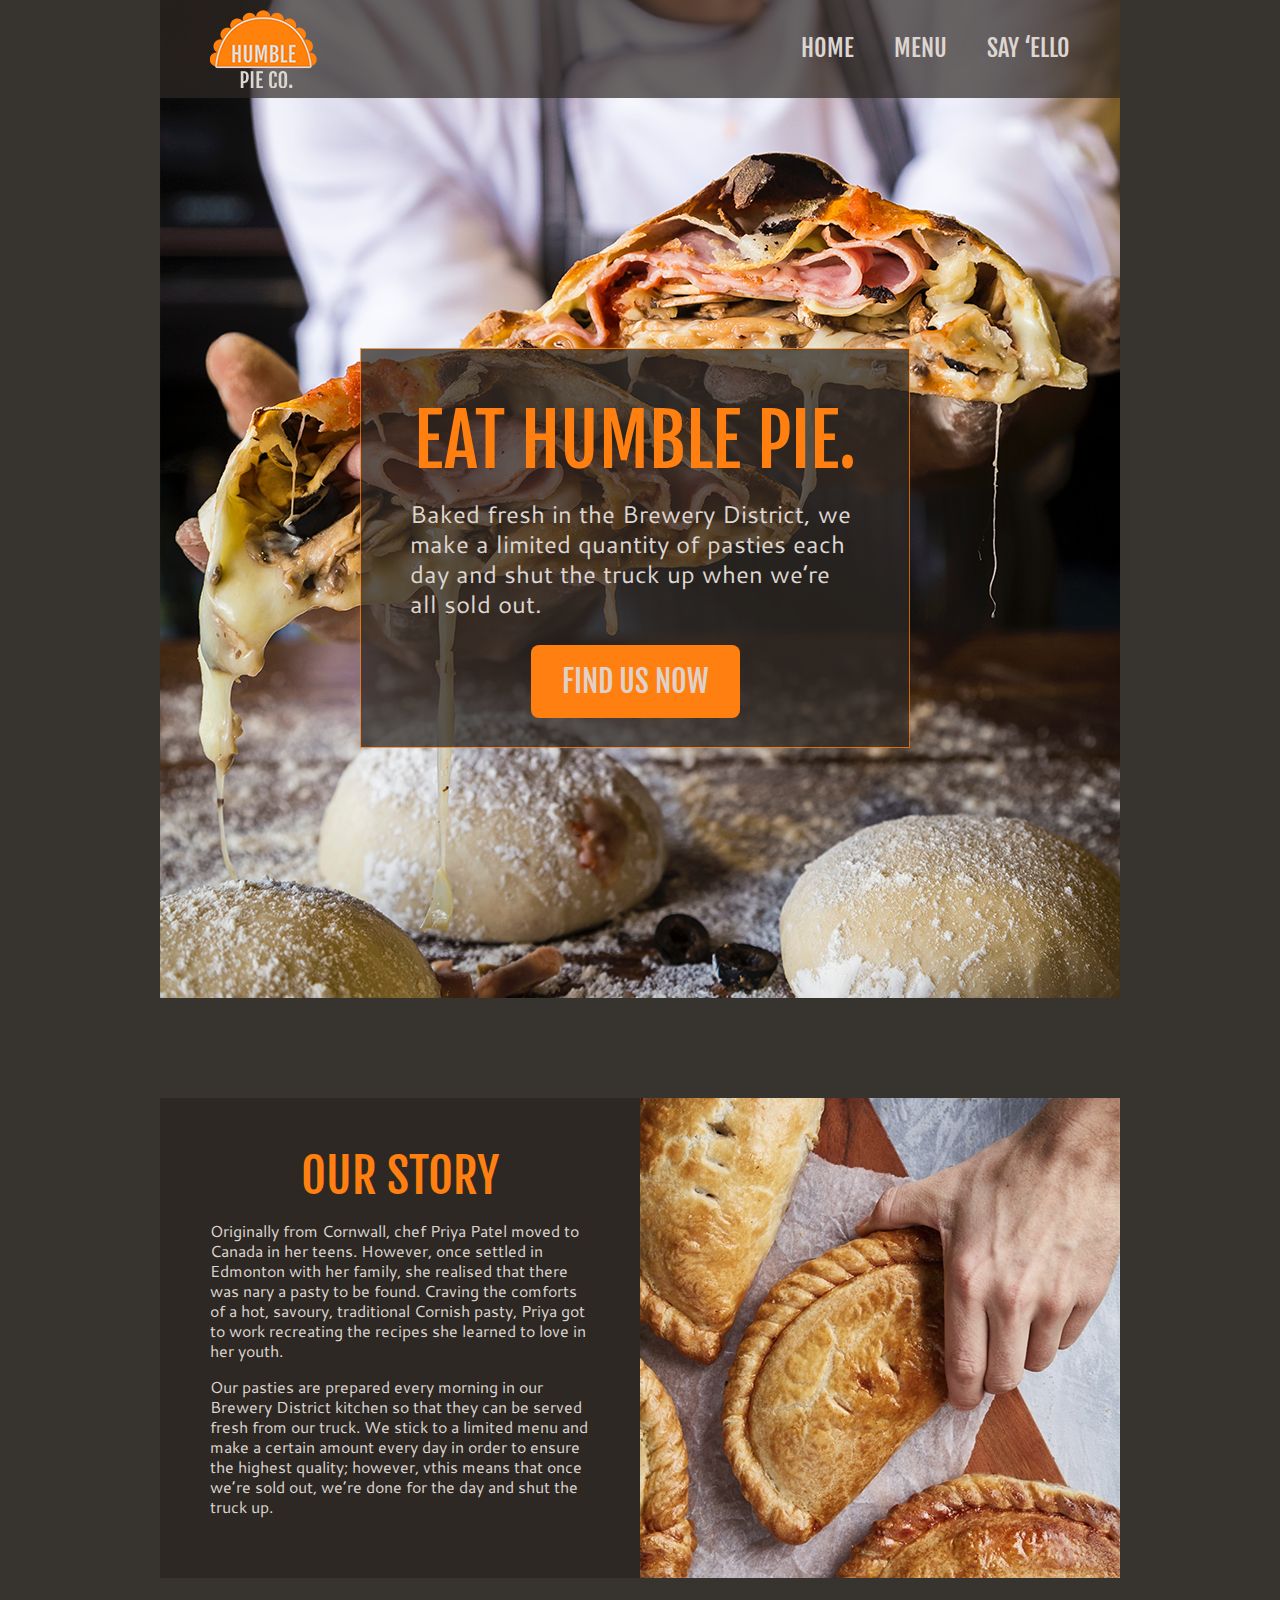
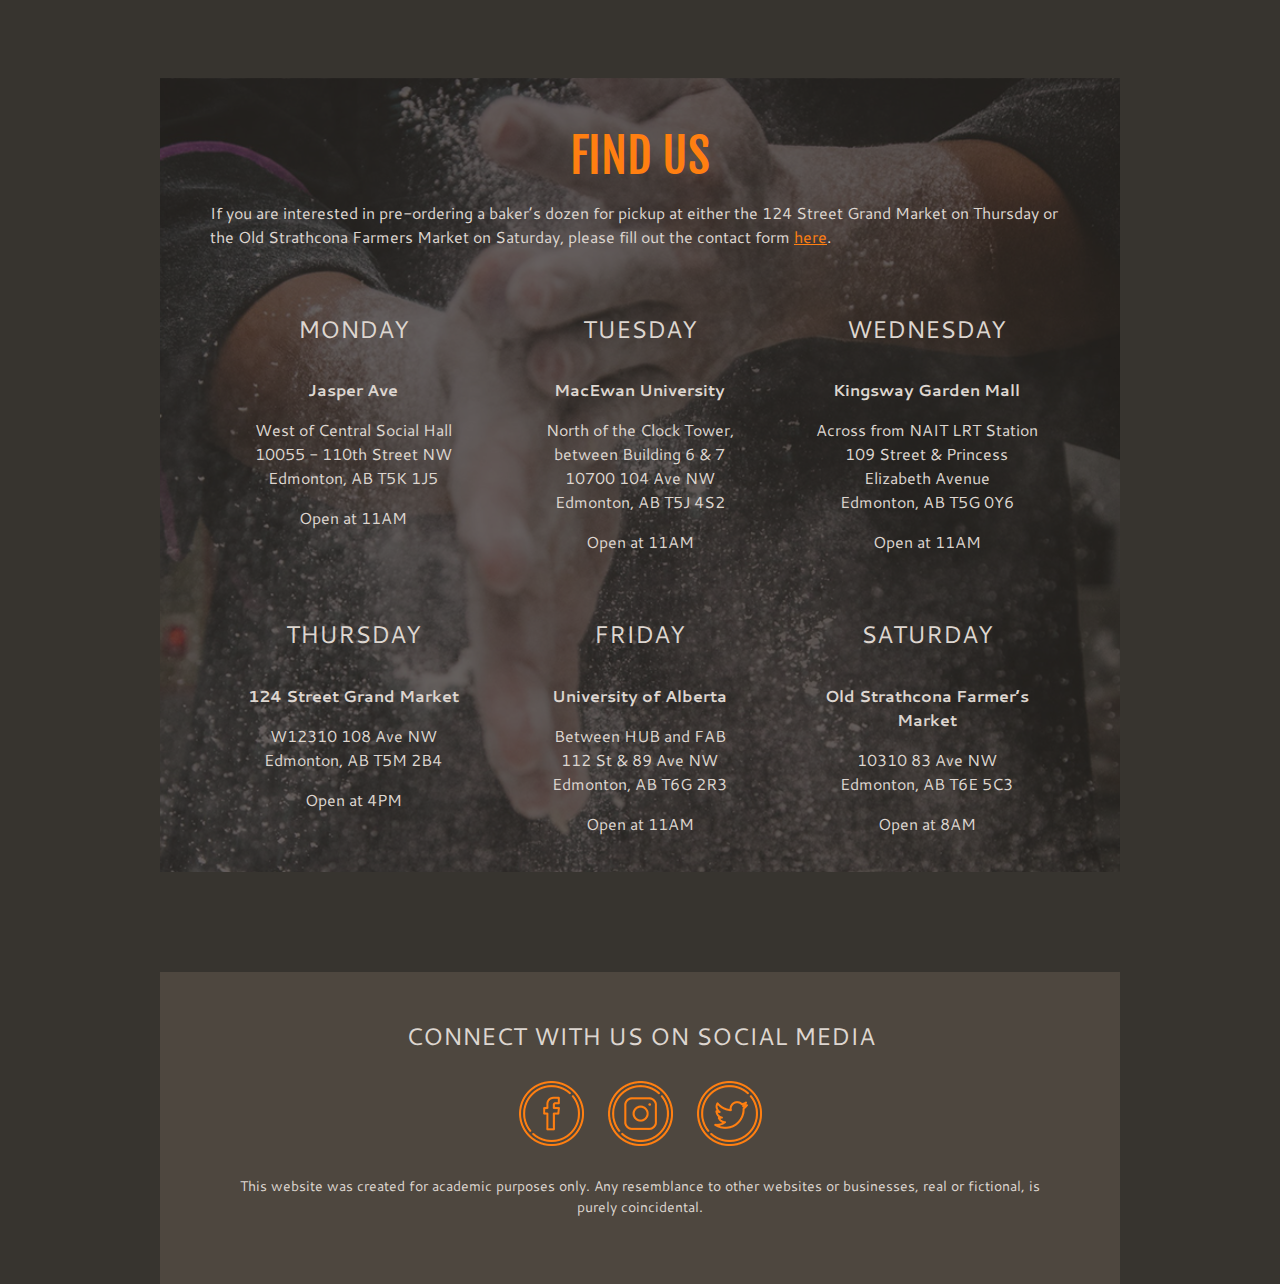
==== index.html @ 8aa435e6 "." ====
<!DOCTYPE html>
<html lang="en">
  <head>
    <meta charset="UTF-8" />
    <title>Humble Pie CO. | Home</title>
    
    <!-- Google Fonts -->
    <link href="https://fonts.googleapis.com/css2?family=Cantarell:wght@400;700&family=Fjalla+One&display=swap" rel="stylesheet">
    <!-- Stylesheets -->
    <link rel="stylesheet" href="css/reset.css" />
    <link rel="stylesheet" href="css/style.css" />
  </head>
  <body>

    <div class="container">

      <header>
        <div class="navigation">
          <div class="logo">
            <a href="index.html">
              <img src="img/Header-Logo.png" alt="Humble Pie Logo">
            </a>
          </div>
          <ul>
            <li><a href="index.html">HOME</a></li>
            <li><a target="_blank" href="pdf/menu.pdf">Menu</a></li>
            <li><a href="contact-us.html">SAY ‘ELLO</a></li>
          </ul>
        </div>
        <div class="call-to-action">
          <h2>EAT HUMBLE PIE.</h2>
          <p>Baked fresh in the Brewery District, we make a limited quantity of pasties each day and shut the truck up when we’re all sold out.</p>
          <a href="#find-us-now" class="primary-button">FIND US NOW</a>
        </div>
      </header>

      <section class="our-story">
        <div class="text">
          <h2>OUR STORY</h2>
          <p>Originally from Cornwall, chef Priya Patel moved to Canada in her teens. However, once settled in Edmonton with her family, she realised that there was nary a pasty to be found. Craving the comforts of a hot, savoury, traditional Cornish pasty, Priya got to work recreating the recipes she learned to love in her youth.</p>
          <p>Our pasties are prepared every morning in our Brewery District kitchen so that they can be served fresh from our truck. We stick to a limited menu and make a certain amount every day in order to ensure the highest quality; however, vthis means that once we’re sold out, we’re done for the day and shut the truck up.</p>
        </div>
        <div class="image">
          <img src="img/our-story.jpg" alt="Pasties">
        </div>
      </section>

      <section class="find-us-now" id="find-us-now">
        <h2>FIND US</h2>
        <p>If you are interested in pre-ordering a baker’s dozen for pickup at either the 124 Street Grand Market on Thursday or the Old Strathcona Farmers Market on Saturday, please fill out the contact form <a class="link" href="contact-us.html">here</a>.</p>
        <div class="locations">
          <div class="individual-location">
            <h4>MONDAY</h4>
            <p><strong>Jasper Ave</strong></p>
            <p>West of Central Social Hall<br/>
              10055 - 110th Street NW<br/>
              Edmonton, AB T5K 1J5</p>
            <p>Open at 11AM</p>
          </div>
          <div class="individual-location">
            <h4>TUESDAY</h4>
            <p><strong>MacEwan University</strong></p>
            <p>North of the Clock Tower,<br/> between Building 6 & 7<br/>
              10700 104 Ave NW<br/>
              Edmonton, AB T5J 4S2
              </p>
            <p>Open at 11AM</p>
          </div>
          <div class="individual-location">
            <h4>WEDNESDAY</h4>
            <p><strong>Kingsway Garden Mall
            </strong></p>
            <p>Across from NAIT LRT Station<br/>
              109 Street & Princess<br/>
              Elizabeth Avenue<br/>
              Edmonton, AB T5G 0Y6
              </p>
            <p>Open at 11AM</p>
          </div>
        </div> 
        <div class="locations">
          <div class="individual-location">
            <h4>THURSDAY</h4>
            <p><strong>124 Street Grand Market</strong></p>
            <p>W12310 108 Ave NW<br/> 
              Edmonton, AB T5M 2B4
              </p>
            <p>Open at 4PM</p>
          </div>
          <div class="individual-location">
            <h4>FRIDAY </h4>
            <p><strong>University of Alberta
            </strong></p>
            <p>Between HUB and FAB<br/>
              112 St & 89 Ave NW<br/>
              Edmonton, AB T6G 2R3
              
              </p>
            <p>Open at 11AM</p>
          </div>
          <div class="individual-location">
            <h4>SATURDAY</h4>
            <p><strong>Old Strathcona Farmer’s Market
            </strong></p>
            <p>10310 83 Ave NW<br/>
              Edmonton, AB T6E 5C3
              </p>
            <p>Open at 8AM</p>
          </div>
        </div> 
      </section>

      <footer>
        <h4>CONNECT WITH US ON SOCIAL MEDIA</h4>
        <div class="social-media-links">
          <a href="https://www.facebook.com" target="_blank"><img src="img/facebook.png" alt="facebook"></a>
          <a href="https://www.instagram.com" target="_blank"><img src="img/instagram.png" alt="instagram"></a>
          <a href="https://www.twitter.com" target="_blank"><img src="img/twitter.png" alt="twitter"></a>
        </div>
        <p>This website was created for academic purposes only. Any resemblance to other websites or businesses, real or fictional, is purely coincidental.
        </p>
      </footer>
    </div>
  </body>
</html>
---- css/style.css ----
body {
  font-family: "Cantarell", sans-serif;
  color: #ddd6d0;;
  font-weight: 400;
  line-height: 1.5;
  font-size: 16px;
  background: #37342f;
}

h1,
h2,
h3,
h4,
h5,
h6 {
  font-family: "Fjalla One", sans-serif;
  font-weight: 400;
  margin: 0 0 15px;
  line-height: 1.2;
}

.container {
  margin: 0 auto;
  width: 100%;
  width: 960px;
}
header {
  background-image: url(../img/Main-Background.png);
  background-size: cover;
  background-position: center bottom;
  padding-bottom: 250px;
}
header.contact {
  background-image: url(../img/Contact-Us-Main-BG.png);
  height: 1605px;
}
header .navigation {
  background-image: url(../img/header-bg.png);
  display: flex;
  justify-content: space-between;
  padding: 10px 30px 10px 50px;
}

header .navigation ul {
  display: inline-flex;
  margin: 0;
  padding: 0;
  list-style: none;
}

header .navigation ul li a {
  display: inline-block;
  color: #ddd6d0;
  font-weight: 400;
  font-size: 24px;
  padding: 20px;
  transition: all 0.3s ease;
  font-family: "Fjalla One", sans-serif;
  text-transform: uppercase;
}

header .navigation ul li a:hover {
  color: #ddd6d0;
  text-decoration: underline;
}
.call-to-action {
  background-image: url(../img/main-bg.png);
  padding: 50px 50px;
  text-align: center;
  margin: 250px 200px 0px 200px;
  height: 400px;
  width: 550px;
}
.contact-us-form {
  background-image: url(../img/main-bg.png);
  padding: 50px 50px;
  text-align: center;
  margin: 100px 200px;
  height: 400px;
  width: 550px;
}
.call-to-action h2,
.contact-us-form h2 {
  font-size: 72px;
  color: #ff7f11;
}

.call-to-action p {
  font-family: 'Cantarell', sans-serif;
  text-align: left;
  font-size: 24px;
  color: #ddd6d0;
  line-height: 1.25;
  margin-bottom: 40px;
}
.contact-us-form p {
  text-align: left;
}
.contact-us-form p.big {
  font-size: 24px;
}

.primary-button {
  font-family: "Fjalla One", sans-serif;
  padding: 18px 31px;
  background-color: #ff7f11;
  font-size: 30px;
  color: #dfd1c8;
  border-radius: 8px;
}

.primary-button:hover {
  color:#faefef;
  text-decoration: underline;
}

.our-story {
  display: flex;
  flex-wrap: wrap;
  background-color: #2d2824;
  margin-top: 100px;
  height: 480px;
}

.our-story .text,
.our-story .image {
  width: 50%;
}

.our-story .text {
  color: #faefef;
  padding: 50px;
  font-size: 16px;
  display: flex;
  flex-direction: column;
  line-height: 1.25;
}

.our-story .text h2 {
  font-family: "Fjalla One", sans-serif;
  color: #ff7f11;
  font-size: 48px;
  text-align: center;
}
.our-story .text p{
  font-family: 'Cantarell', sans-serif;
  font-size: 16px;
  font-weight: 300;
  color: #ddd6d0;
}
.find-us-now {
  background-image: url(../img/Find-Us-BG.png);
  background-size: cover;
  background-position: center;
  font-family: 'Cantarell', sans-serif;
  padding: 50px 50px 20px 50px;
  margin: 100px 0px;
}

.find-us-now h2 {
  font-family: "Fjalla One", sans-serif;
  font-size: 48px;
  color: #ff7f11;
  text-align: center;
}

.find-us-now p a {
  font-family: 'Cantarell', sans-serif;
  color: #ff7f11;
  text-decoration: underline;
}

.locations {
  display: flex;
  flex-wrap: wrap;
}

.locations .individual-location {
  flex: 0 0 auto;
  width: 33.3333%;
  text-align: center;
  margin-top: 50px;
  padding: 0px 20px;
}

.locations .individual-location h4 {
  font-family: 'Cantarell', sans-serif;
  color: #ddd6d0;
  font-size: 24px;
  margin-bottom: 35px;
}
footer {
  background-color: #4e473f;
  padding: 50px 60px;
  text-align: center;
  font-size: 14px;
}

footer h4 {
  font-family: 'Cantarell', sans-serif;
  color: #ddd6d0;
  font-size: 24px;
  margin-bottom: 20px;
}

footer .social-media-links a {
  display: inline-block;
  padding: 10px;
}

footer .social-media-links {
  margin-bottom: 20px;
}

.contact-us-form{
  background-image: url(../img/Contact-Us-BG.png) ;
  height: 1307px;
  width: 552px;
  line-height: 1.25;
}
.contact-us-form form {
  padding: 40px 0px 20px;
}

.contact-us-form form .form-groups {
  text-align: left;
  margin-bottom: 15px;
}

.contact-us-form form .form-groups label {
  display: block;
  color: #2d2824;
  font-size: 18px;
  color: #ff7f11;
  margin-bottom: 5px;
}

.contact-us-form form .form-groups input,
.contact-us-form form .form-groups textarea {
  width: 100%;
  background-color: #faefef;
  border: 1px solid #000000;
  min-height: 50px;
}
.contact-us-form form .form-groups input[type="checkbox"] {
  width: auto;
  min-height: auto;
}

.contact-us-form form .form-groups.checkbox label {
  color: #ddd6d0;
  display: inline-block;
}

.contact-us-form .primary-button {
  padding: 15px 60px;
  font-size: 24px;
  margin-top: 20px;
}
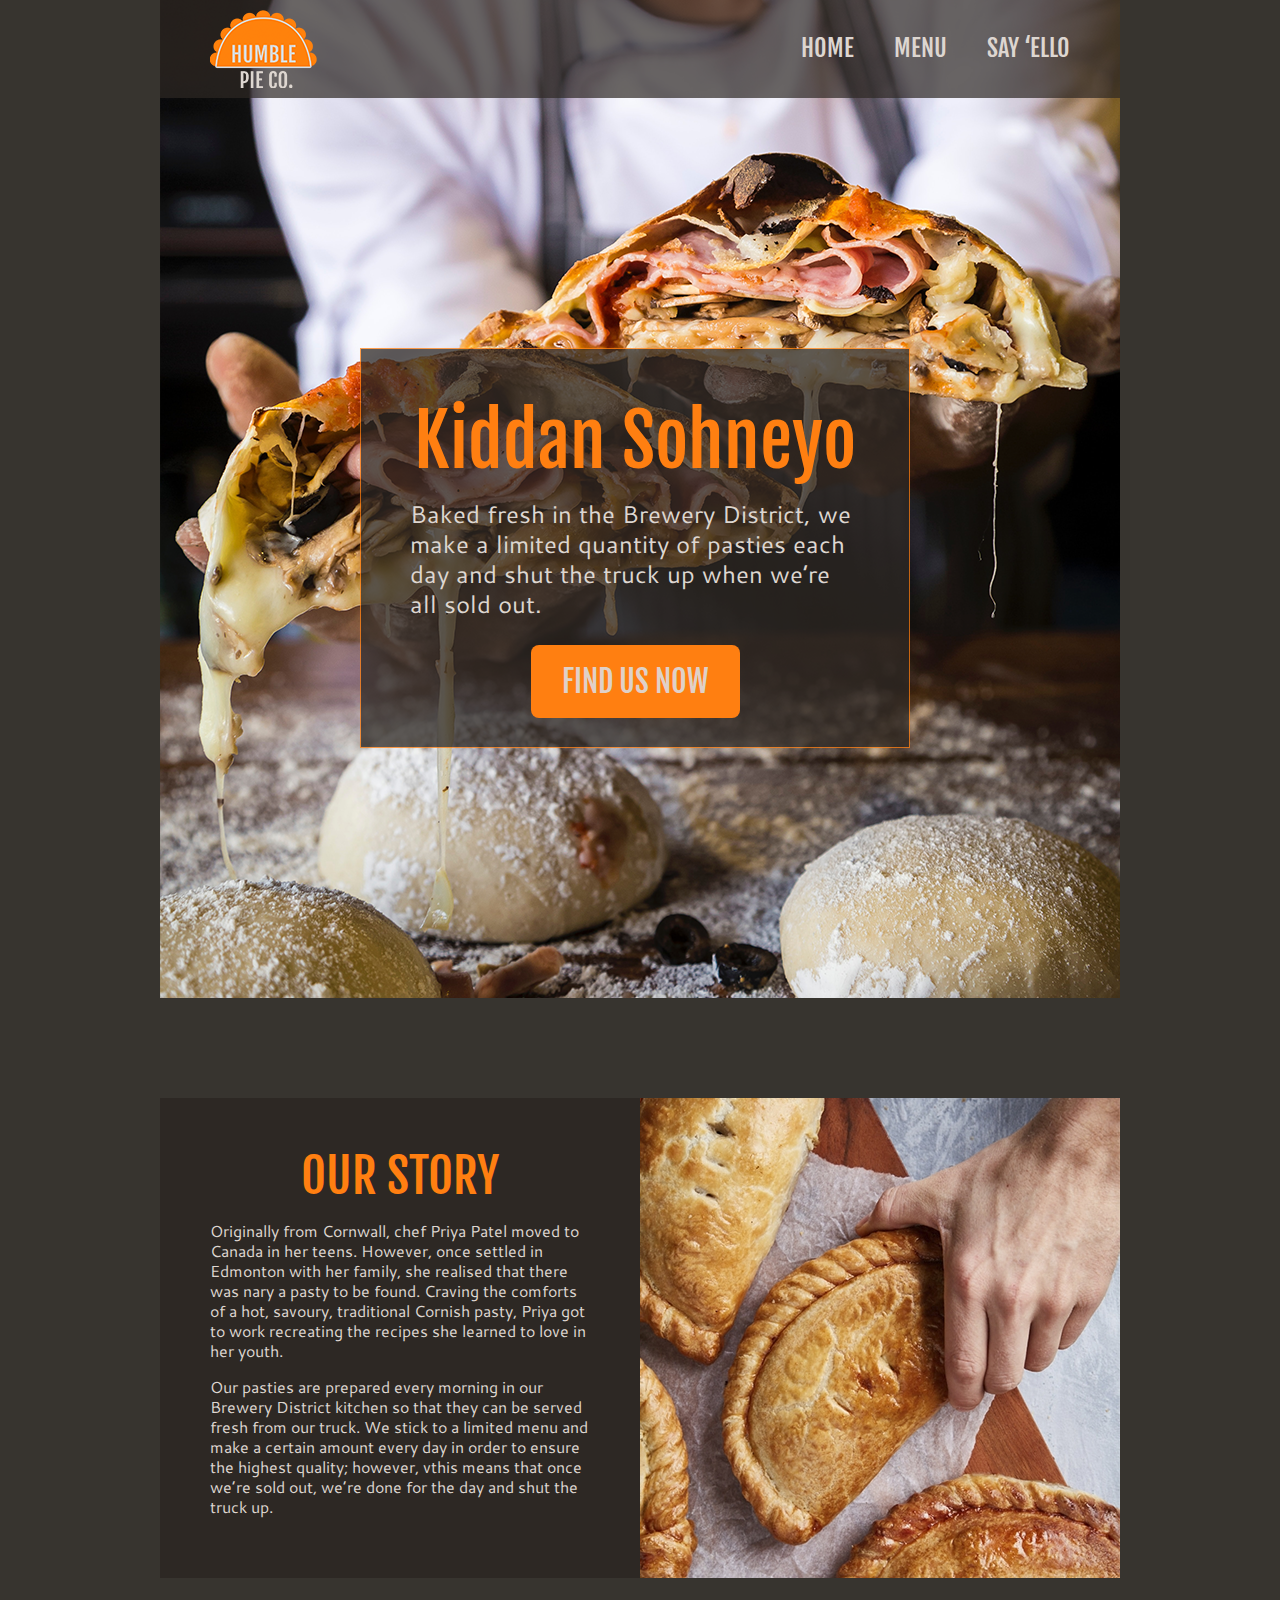
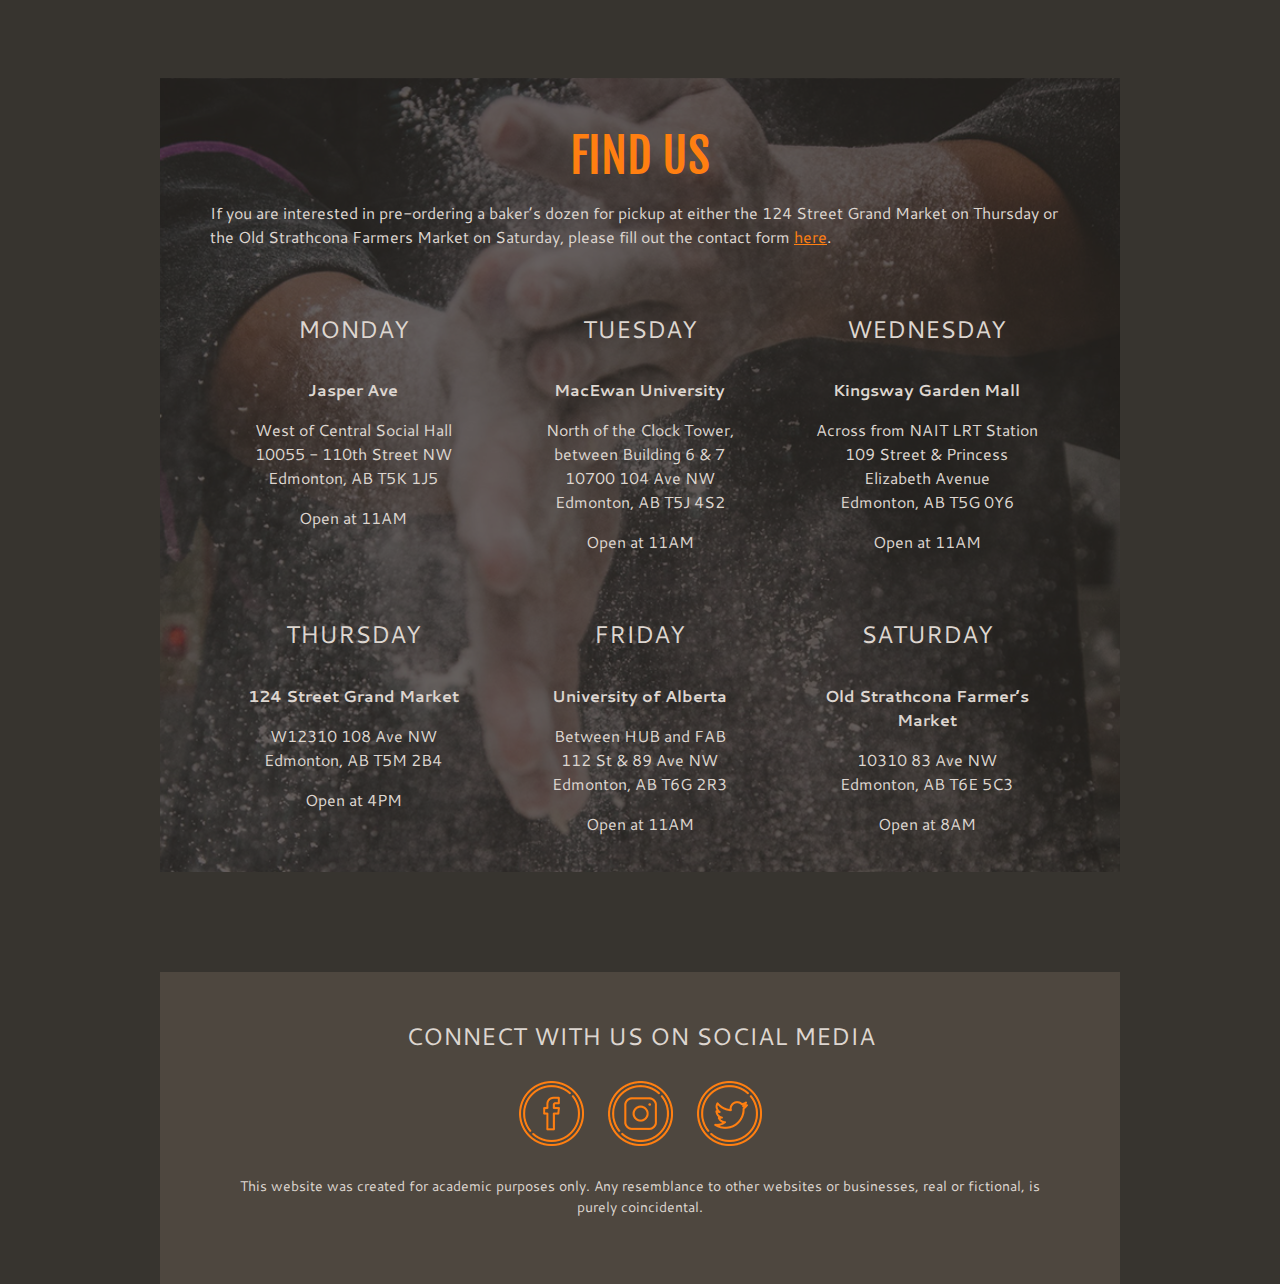
==== commit 7090da7b: "." ====
--- a/index.html
+++ b/index.html
@@ -28,7 +28,7 @@
           </ul>
         </div>
         <div class="call-to-action">
-          <h2>EAT HUMBLE PIE.</h2>
+          <h2>Kiddan Sohneyo</h2>
           <p>Baked fresh in the Brewery District, we make a limited quantity of pasties each day and shut the truck up when we’re all sold out.</p>
           <a href="#find-us-now" class="primary-button">FIND US NOW</a>
         </div>
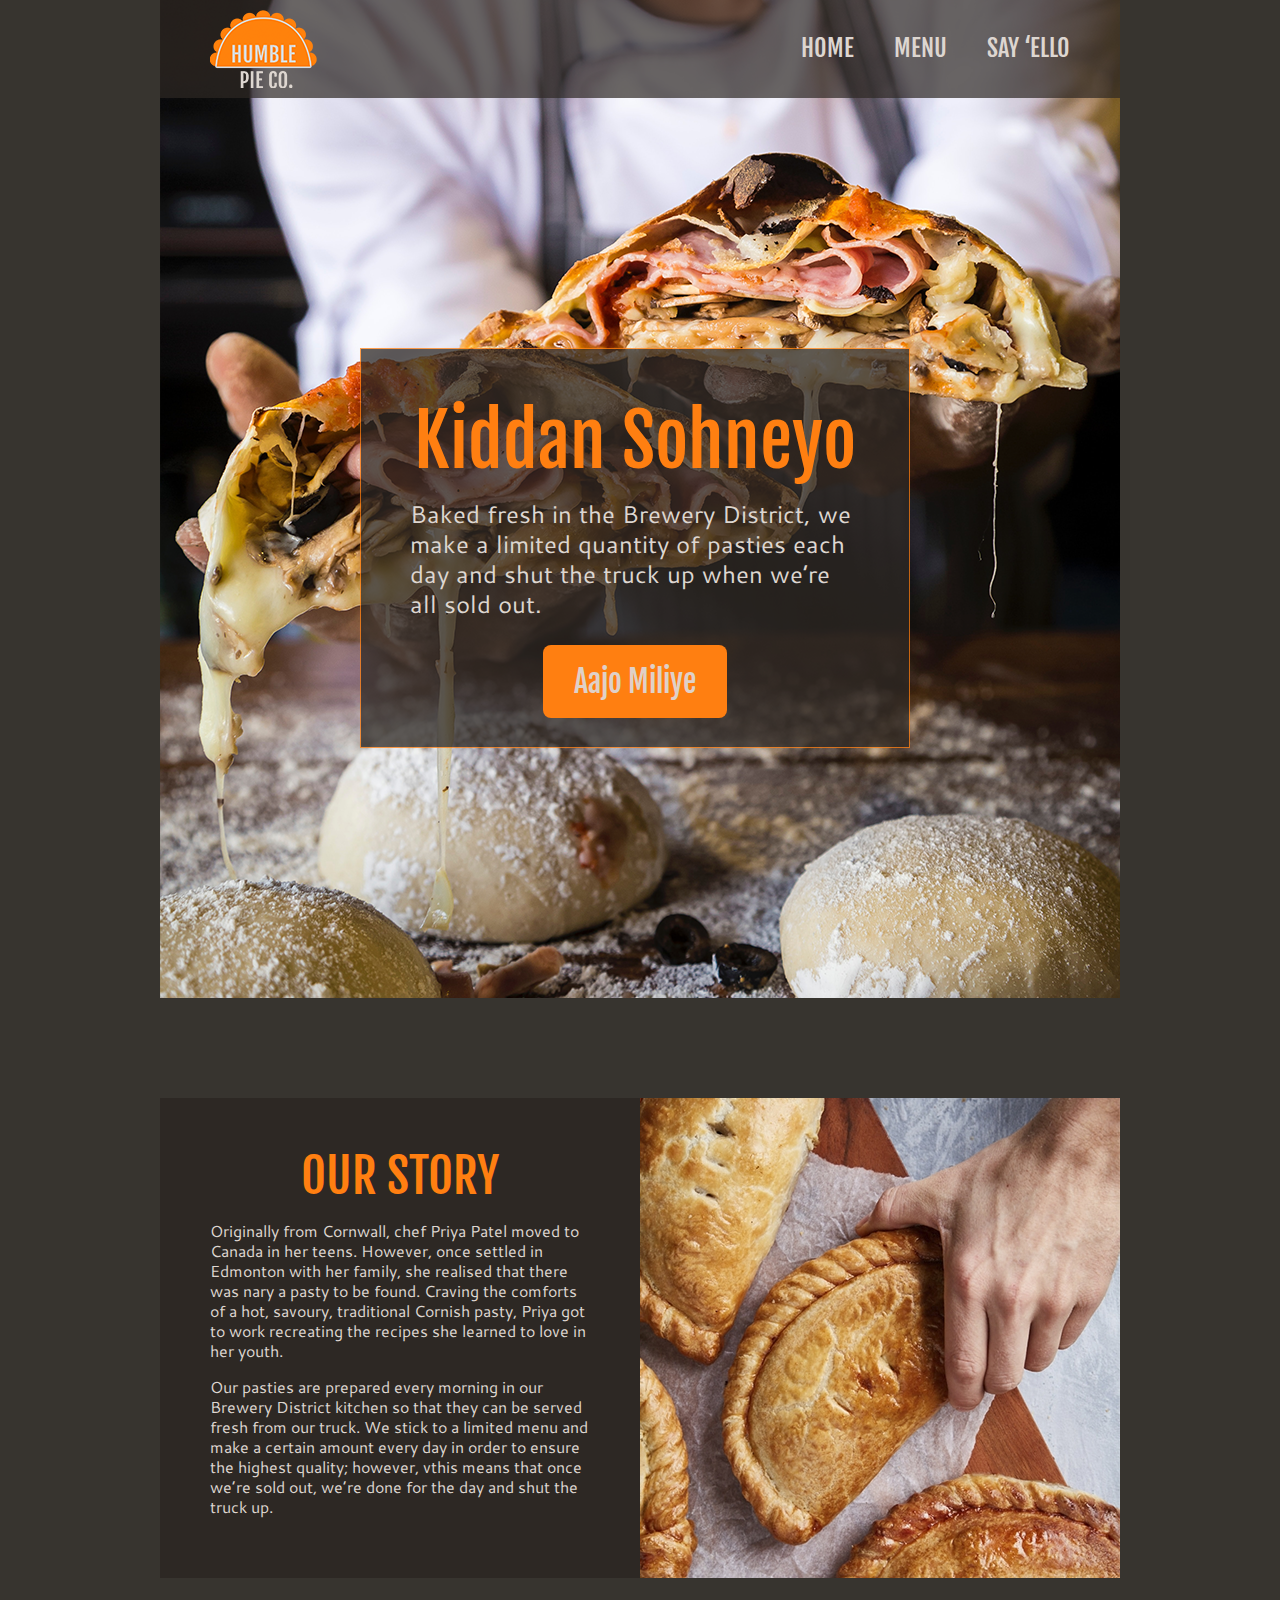
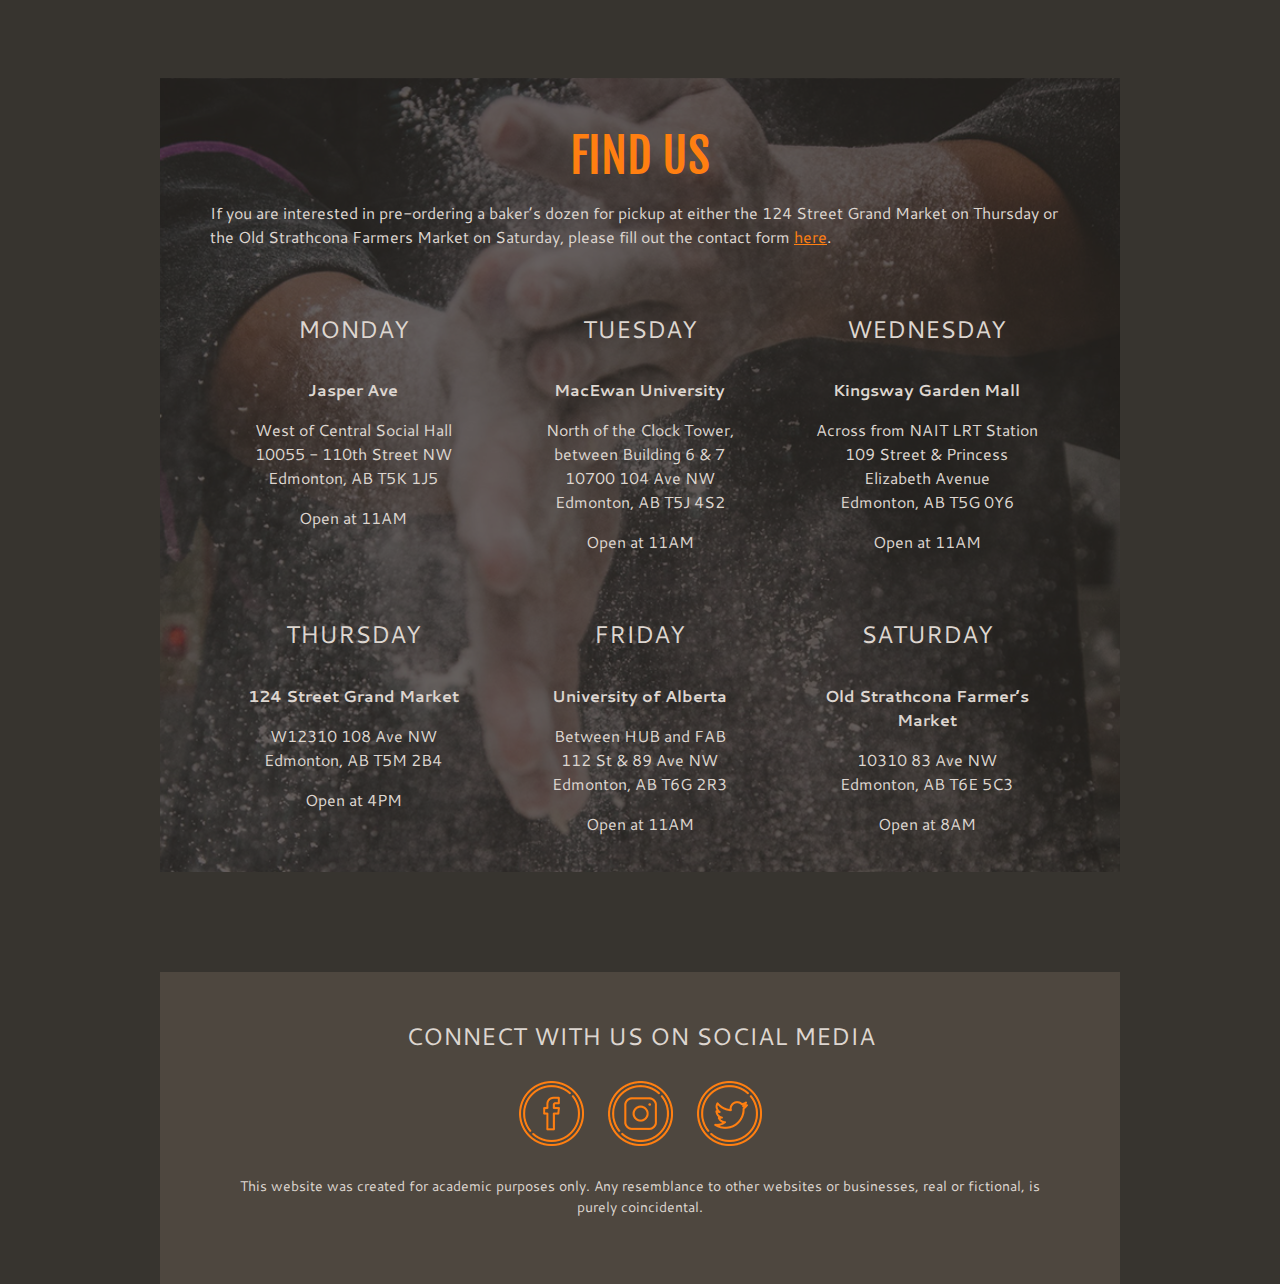
==== commit 905718b7: "Update index.html" ====
--- a/index.html
+++ b/index.html
@@ -30,7 +30,7 @@
         <div class="call-to-action">
           <h2>Kiddan Sohneyo</h2>
           <p>Baked fresh in the Brewery District, we make a limited quantity of pasties each day and shut the truck up when we’re all sold out.</p>
-          <a href="#find-us-now" class="primary-button">FIND US NOW</a>
+          <a href="#find-us-now" class="primary-button">Aajo Miliye</a>
         </div>
       </header>
 
